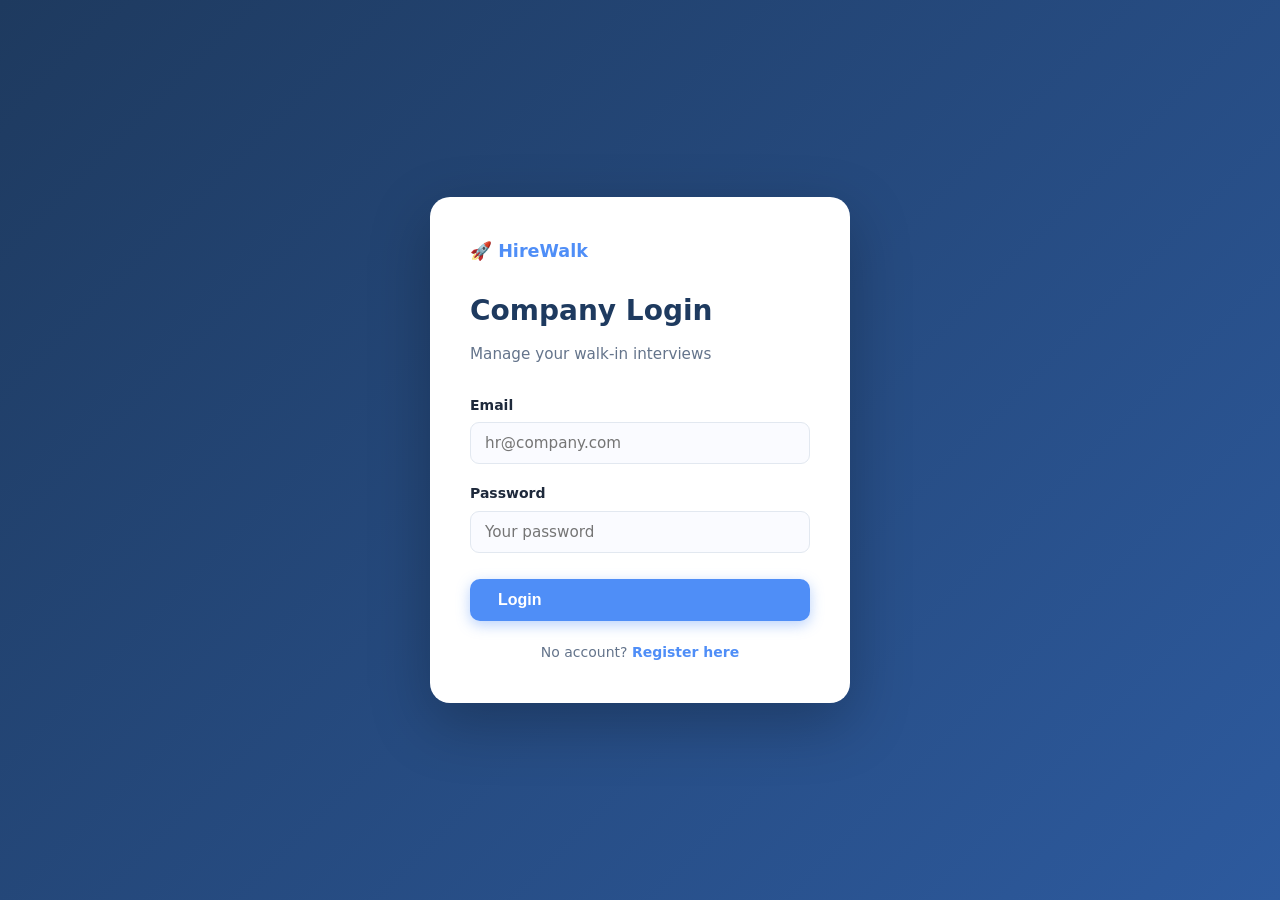
==== frontend/company/login.html @ dc175916 "code piushed" ====
<!DOCTYPE html>
<html lang="en">
<head>
  <meta charset="UTF-8" />
  <meta name="viewport" content="width=device-width, initial-scale=1.0" />
  <title>Company Login — HireWalk</title>
  <link rel="stylesheet" href="../css/style.css" />
</head>
<body>
<div class="auth-page">
  <div class="auth-card">
    <a class="auth-logo" href="../index.html">🚀 HireWalk</a>
    <h2>Company Login</h2>
    <p class="subtitle">Manage your walk-in interviews</p>

    <div id="alert-box"></div>

    <div class="form-group">
      <label>Email</label>
      <input class="form-control" id="email" type="email" placeholder="hr@company.com" />
    </div>
    <div class="form-group">
      <label>Password</label>
      <input class="form-control" id="password" type="password" placeholder="Your password" />
    </div>

    <button class="btn btn-primary" style="width:100%;margin-top:8px;" id="login-btn" onclick="login()">
      Login
    </button>

    <p style="text-align:center;margin-top:20px;font-size:.875rem;color:var(--muted)">
      No account? <a href="register.html" style="color:var(--accent);font-weight:600">Register here</a>
    </p>
  </div>
</div>

<script src="../js/api.js"></script>
<script src="../js/auth.js"></script>
<script>
  Auth.redirectIfLoggedIn();

  async function login() {
    const btn   = document.getElementById('login-btn');
    const box   = document.getElementById('alert-box');
    const email    = document.getElementById('email').value.trim();
    const password = document.getElementById('password').value;

    if (!email || !password) return showAlert(box, 'Email and password required');

    setLoading(btn, true, 'Logging in...');
    try {
      const res = await Api.companyLogin({ email, password });
      Auth.save(res.token, res.user);
      location.href = 'dashboard.html';
    } catch (err) {
      showAlert(box, err.message);
    } finally {
      setLoading(btn, false);
    }
  }

  // Enter key
  document.addEventListener('keydown', e => { if (e.key === 'Enter') login(); });
</script>
</body>
</html>
---- frontend/css/style.css ----
/* ───────────────── CSS Variables ───────────────── */
:root {
  --primary:       #1e3a5f;
  --primary-light: #2d5a9e;
  --accent:        #4f8ef7;
  --accent-hover:  #3d7de0;
  --success:       #22c55e;
  --danger:        #ef4444;
  --warning:       #f59e0b;
  --bg:            #f0f4ff;
  --card:          #ffffff;
  --text:          #1e293b;
  --muted:         #64748b;
  --border:        #e2e8f0;
  --shadow:        0 4px 24px rgba(30,58,95,.10);
  --radius:        12px;
  --font:          'Segoe UI', system-ui, -apple-system, sans-serif;
}

/* ───────────────── Reset & Base ───────────────── */
*, *::before, *::after { box-sizing: border-box; margin: 0; padding: 0; }

html { scroll-behavior: smooth; }

body {
  font-family: var(--font);
  background: var(--bg);
  color: var(--text);
  min-height: 100vh;
  line-height: 1.6;
}

a { text-decoration: none; color: inherit; }
img { max-width: 100%; }

/* ───────────────── Navbar ───────────────── */
.navbar {
  background: var(--primary);
  padding: 0 24px;
  height: 64px;
  display: flex;
  align-items: center;
  justify-content: space-between;
  position: sticky;
  top: 0;
  z-index: 100;
  box-shadow: 0 2px 16px rgba(0,0,0,.2);
}

.nav-brand {
  font-size: 1.25rem;
  font-weight: 700;
  color: #fff;
  display: flex;
  align-items: center;
  gap: 10px;
}

.nav-brand span { color: var(--accent); }

.nav-links { display: flex; gap: 8px; align-items: center; }

.nav-btn {
  padding: 8px 18px;
  border-radius: 8px;
  font-size: .875rem;
  font-weight: 500;
  cursor: pointer;
  border: none;
  transition: all .2s;
  color: #fff;
}

.nav-btn.outline {
  background: transparent;
  border: 1.5px solid rgba(255,255,255,.4);
}
.nav-btn.outline:hover { background: rgba(255,255,255,.1); border-color: #fff; }

.nav-btn.solid {
  background: var(--accent);
}
.nav-btn.solid:hover { background: var(--accent-hover); transform: translateY(-1px); }

/* ───────────────── Layout ───────────────── */
.container { max-width: 1100px; margin: 0 auto; padding: 0 20px; }

.page { padding: 40px 20px; max-width: 1100px; margin: 0 auto; }

/* ───────────────── Hero ───────────────── */
.hero {
  background: linear-gradient(135deg, var(--primary) 0%, var(--primary-light) 60%, var(--accent) 100%);
  min-height: 92vh;
  display: flex;
  align-items: center;
  justify-content: center;
  text-align: center;
  padding: 60px 20px;
  position: relative;
  overflow: hidden;
}

.hero::before {
  content: '';
  position: absolute;
  width: 600px; height: 600px;
  background: rgba(79,142,247,.15);
  border-radius: 50%;
  top: -200px; right: -200px;
}

.hero::after {
  content: '';
  position: absolute;
  width: 400px; height: 400px;
  background: rgba(255,255,255,.05);
  border-radius: 50%;
  bottom: -150px; left: -100px;
}

.hero-content { position: relative; z-index: 1; }

.hero h1 {
  font-size: clamp(2rem, 5vw, 3.5rem);
  font-weight: 800;
  color: #fff;
  line-height: 1.2;
  margin-bottom: 20px;
}

.hero h1 span { color: #7dd3fc; }

.hero p {
  font-size: 1.15rem;
  color: rgba(255,255,255,.85);
  max-width: 560px;
  margin: 0 auto 40px;
}

.hero-btns { display: flex; gap: 16px; justify-content: center; flex-wrap: wrap; }

/* ───────────────── Buttons ───────────────── */
.btn {
  padding: 12px 28px;
  border-radius: 10px;
  font-size: 1rem;
  font-weight: 600;
  cursor: pointer;
  border: none;
  transition: all .25s;
  display: inline-flex;
  align-items: center;
  gap: 8px;
}

.btn-primary {
  background: var(--accent);
  color: #fff;
  box-shadow: 0 4px 14px rgba(79,142,247,.4);
}
.btn-primary:hover {
  background: var(--accent-hover);
  transform: translateY(-2px);
  box-shadow: 0 6px 20px rgba(79,142,247,.5);
}

.btn-outline {
  background: transparent;
  color: #fff;
  border: 2px solid rgba(255,255,255,.6);
}
.btn-outline:hover { background: rgba(255,255,255,.1); border-color: #fff; }

.btn-white {
  background: #fff;
  color: var(--primary);
  box-shadow: var(--shadow);
}
.btn-white:hover { transform: translateY(-2px); box-shadow: 0 8px 24px rgba(0,0,0,.15); }

.btn-danger { background: var(--danger); color: #fff; }
.btn-danger:hover { background: #dc2626; transform: translateY(-1px); }

.btn-success { background: var(--success); color: #fff; }
.btn-success:hover { background: #16a34a; }

.btn-sm { padding: 7px 16px; font-size: .875rem; }

.btn:disabled { opacity: .6; cursor: not-allowed; transform: none !important; }

/* ───────────────── Cards ───────────────── */
.card {
  background: var(--card);
  border-radius: var(--radius);
  box-shadow: var(--shadow);
  border: 1px solid var(--border);
  overflow: hidden;
  transition: transform .2s, box-shadow .2s;
}
.card:hover { transform: translateY(-3px); box-shadow: 0 8px 32px rgba(30,58,95,.15); }

.card-body { padding: 24px; }
.card-header { padding: 20px 24px; border-bottom: 1px solid var(--border); }

/* ───────────────── Grid ───────────────── */
.grid-2 { display: grid; grid-template-columns: repeat(auto-fill, minmax(320px, 1fr)); gap: 24px; }
.grid-3 { display: grid; grid-template-columns: repeat(auto-fill, minmax(280px, 1fr)); gap: 20px; }

/* ───────────────── Auth Pages ───────────────── */
.auth-page {
  min-height: 100vh;
  display: flex;
  align-items: center;
  justify-content: center;
  background: linear-gradient(135deg, var(--primary), var(--primary-light));
  padding: 20px;
}

.auth-card {
  background: #fff;
  border-radius: 20px;
  padding: 40px;
  width: 100%;
  max-width: 420px;
  box-shadow: 0 20px 60px rgba(0,0,0,.25);
}

.auth-card h2 {
  font-size: 1.75rem;
  font-weight: 700;
  color: var(--primary);
  margin-bottom: 8px;
}

.auth-card p.subtitle { color: var(--muted); margin-bottom: 28px; font-size: .95rem; }

.auth-logo {
  font-size: 1.1rem;
  font-weight: 700;
  color: var(--accent);
  margin-bottom: 24px;
  display: block;
}

/* ───────────────── Forms ───────────────── */
.form-group { margin-bottom: 18px; }

.form-group label {
  display: block;
  font-size: .875rem;
  font-weight: 600;
  color: var(--text);
  margin-bottom: 6px;
}

.form-control {
  width: 100%;
  padding: 11px 14px;
  border: 1.5px solid var(--border);
  border-radius: 9px;
  font-size: .95rem;
  font-family: var(--font);
  color: var(--text);
  background: #fafbff;
  transition: border-color .2s, box-shadow .2s;
  outline: none;
}

.form-control:focus {
  border-color: var(--accent);
  box-shadow: 0 0 0 3px rgba(79,142,247,.15);
  background: #fff;
}

textarea.form-control { resize: vertical; min-height: 100px; }

.form-row { display: grid; grid-template-columns: 1fr 1fr; gap: 14px; }

/* ───────────────── Interview Card ───────────────── */
.interview-card { border-radius: var(--radius); overflow: hidden; }

.interview-card .card-top {
  background: linear-gradient(135deg, var(--primary), var(--primary-light));
  padding: 20px;
  color: #fff;
}

.interview-card .company { font-size: .8rem; opacity: .8; margin-bottom: 4px; }
.interview-card .role    { font-size: 1.15rem; font-weight: 700; margin-bottom: 12px; }

.tag {
  display: inline-block;
  padding: 4px 10px;
  border-radius: 20px;
  font-size: .75rem;
  font-weight: 600;
  margin: 2px;
}

.tag-blue    { background: rgba(79,142,247,.2);  color: #7dd3fc; }
.tag-green   { background: rgba(34,197,94,.2);   color: #86efac; }
.tag-white   { background: rgba(255,255,255,.15); color: #fff;   }

.tag-solid-blue  { background: #dbeafe; color: #1d4ed8; }
.tag-solid-green { background: #dcfce7; color: #15803d; }
.tag-solid-red   { background: #fee2e2; color: #dc2626; }
.tag-solid-yellow{ background: #fef9c3; color: #92400e; }

.interview-card .card-details { padding: 20px; }

.detail-row {
  display: flex;
  gap: 8px;
  font-size: .875rem;
  color: var(--muted);
  margin-bottom: 8px;
  align-items: center;
}

.detail-row strong { color: var(--text); }

/* ───────────────── Slots ───────────────── */
.slots-grid {
  display: flex;
  flex-wrap: wrap;
  gap: 8px;
  margin: 12px 0;
}

.slot-btn {
  padding: 8px 14px;
  border-radius: 8px;
  font-size: .8rem;
  font-weight: 600;
  border: 1.5px solid var(--border);
  background: #fff;
  cursor: pointer;
  transition: all .2s;
  color: var(--text);
}

.slot-btn:hover:not(.full):not(.selected) {
  border-color: var(--accent);
  color: var(--accent);
  background: #eff6ff;
}

.slot-btn.selected { background: var(--accent); color: #fff; border-color: var(--accent); }
.slot-btn.full     { background: #f1f5f9; color: var(--muted); cursor: not-allowed; opacity: .7; }

/* ───────────────── Dashboard Stats ───────────────── */
.stats-grid { display: grid; grid-template-columns: repeat(auto-fit, minmax(160px, 1fr)); gap: 16px; margin-bottom: 32px; }

.stat-card {
  background: var(--card);
  border-radius: var(--radius);
  padding: 20px;
  box-shadow: var(--shadow);
  border-left: 4px solid var(--accent);
}

.stat-card .stat-value { font-size: 2rem; font-weight: 800; color: var(--primary); }
.stat-card .stat-label { font-size: .8rem; color: var(--muted); margin-top: 4px; }

/* ───────────────── Page Header ───────────────── */
.page-header {
  display: flex;
  align-items: center;
  justify-content: space-between;
  margin-bottom: 32px;
  flex-wrap: wrap;
  gap: 12px;
}

.page-header h1 { font-size: 1.75rem; font-weight: 700; color: var(--primary); }
.page-header p  { color: var(--muted); font-size: .95rem; margin-top: 4px; }

/* ───────────────── Badge ───────────────── */
.badge {
  display: inline-block;
  padding: 3px 10px;
  border-radius: 20px;
  font-size: .75rem;
  font-weight: 600;
}
.badge-success { background: #dcfce7; color: #15803d; }
.badge-danger  { background: #fee2e2; color: #dc2626; }
.badge-warning { background: #fef9c3; color: #92400e; }
.badge-muted   { background: #f1f5f9; color: #64748b; }

/* ───────────────── Alerts ───────────────── */
.alert {
  padding: 14px 16px;
  border-radius: 9px;
  font-size: .9rem;
  display: flex;
  align-items: center;
  gap: 10px;
  margin-bottom: 16px;
}
.alert-error   { background: #fee2e2; color: #dc2626; border: 1px solid #fca5a5; }
.alert-success { background: #dcfce7; color: #15803d; border: 1px solid #86efac; }
.alert-info    { background: #dbeafe; color: #1d4ed8; border: 1px solid #93c5fd; }

/* ───────────────── Mock Interview Chat ───────────────── */
.chat-wrapper {
  display: flex;
  flex-direction: column;
  height: calc(100vh - 130px);
  max-width: 800px;
  margin: 0 auto;
  background: var(--card);
  border-radius: var(--radius);
  box-shadow: var(--shadow);
  overflow: hidden;
}

.chat-header {
  background: linear-gradient(135deg, var(--primary), var(--primary-light));
  padding: 18px 24px;
  display: flex;
  align-items: center;
  gap: 14px;
  color: #fff;
}

.chat-avatar {
  width: 44px; height: 44px;
  background: var(--accent);
  border-radius: 50%;
  display: flex; align-items: center; justify-content: center;
  font-size: 1.2rem;
  font-weight: 700;
}

.chat-header h3 { font-size: 1rem; font-weight: 700; }
.chat-header p  { font-size: .8rem; opacity: .8; }

.chat-messages {
  flex: 1;
  overflow-y: auto;
  padding: 20px;
  display: flex;
  flex-direction: column;
  gap: 16px;
  background: #f8faff;
}

.msg {
  max-width: 75%;
  animation: slideIn .3s ease;
}

.msg.ai   { align-self: flex-start; }
.msg.user { align-self: flex-end;   }

.msg-bubble {
  padding: 12px 16px;
  border-radius: 18px;
  font-size: .9rem;
  line-height: 1.6;
  white-space: pre-wrap;
}

.msg.ai   .msg-bubble { background: #fff; border: 1px solid var(--border); border-bottom-left-radius: 4px; color: var(--text); box-shadow: 0 2px 8px rgba(0,0,0,.06); }
.msg.user .msg-bubble { background: var(--accent); color: #fff; border-bottom-right-radius: 4px; }

.msg-time { font-size: .72rem; color: var(--muted); margin-top: 4px; padding: 0 4px; }
.msg.user .msg-time { text-align: right; }

.chat-input-area {
  padding: 16px 20px;
  background: #fff;
  border-top: 1px solid var(--border);
  display: flex;
  gap: 10px;
  align-items: flex-end;
}

.chat-input {
  flex: 1;
  border: 1.5px solid var(--border);
  border-radius: 12px;
  padding: 12px 16px;
  font-size: .9rem;
  font-family: var(--font);
  resize: none;
  outline: none;
  max-height: 100px;
  transition: border-color .2s;
}
.chat-input:focus { border-color: var(--accent); }

.chat-send {
  width: 44px; height: 44px;
  background: var(--accent);
  border: none;
  border-radius: 12px;
  color: #fff;
  font-size: 1.1rem;
  cursor: pointer;
  display: flex; align-items: center; justify-content: center;
  transition: background .2s, transform .2s;
  flex-shrink: 0;
}
.chat-send:hover { background: var(--accent-hover); transform: scale(1.05); }
.chat-send:disabled { opacity: .5; cursor: not-allowed; }

/* ───────────────── Features Section ───────────────── */
.features {
  padding: 80px 20px;
  background: #fff;
}

.features h2 {
  text-align: center;
  font-size: 2rem;
  font-weight: 700;
  color: var(--primary);
  margin-bottom: 8px;
}

.features .subtitle {
  text-align: center;
  color: var(--muted);
  margin-bottom: 48px;
  font-size: 1rem;
}

.feature-card {
  background: var(--bg);
  border-radius: var(--radius);
  padding: 28px;
  text-align: center;
  border: 1px solid var(--border);
  transition: all .25s;
}

.feature-card:hover {
  background: #fff;
  border-color: var(--accent);
  transform: translateY(-4px);
  box-shadow: var(--shadow);
}

.feature-icon {
  font-size: 2.5rem;
  margin-bottom: 16px;
  display: block;
}

.feature-card h3 { font-size: 1.1rem; font-weight: 700; color: var(--primary); margin-bottom: 8px; }
.feature-card p  { color: var(--muted); font-size: .9rem; }

/* ───────────────── Table ───────────────── */
.table-wrap { overflow-x: auto; }
table { width: 100%; border-collapse: collapse; }
thead { background: var(--bg); }
th, td { padding: 12px 16px; text-align: left; font-size: .875rem; border-bottom: 1px solid var(--border); }
th { font-weight: 600; color: var(--primary); }
tr:hover td { background: #f8faff; }

/* ───────────────── Loader ───────────────── */
.spinner {
  width: 20px; height: 20px;
  border: 2px solid rgba(255,255,255,.3);
  border-top-color: #fff;
  border-radius: 50%;
  animation: spin .7s linear infinite;
  display: inline-block;
}

@keyframes spin { to { transform: rotate(360deg); } }
@keyframes slideIn {
  from { opacity: 0; transform: translateY(10px); }
  to   { opacity: 1; transform: translateY(0); }
}

/* ───────────────── Booking Banner ───────────────── */
.booking-banner {
  background: linear-gradient(135deg, #fef9c3, #fef3c7);
  border: 1px solid #fcd34d;
  border-radius: var(--radius);
  padding: 16px 20px;
  display: flex;
  align-items: center;
  gap: 12px;
  margin-bottom: 24px;
}

.booking-banner p { font-size: .875rem; color: #92400e; }
.booking-banner strong { color: #78350f; }

/* ───────────────── Empty State ───────────────── */
.empty-state {
  text-align: center;
  padding: 60px 20px;
  color: var(--muted);
}
.empty-state .icon { font-size: 3rem; margin-bottom: 16px; }
.empty-state h3 { font-size: 1.2rem; color: var(--text); margin-bottom: 8px; }

/* ───────────────── Modal ───────────────── */
.modal-overlay {
  position: fixed; inset: 0;
  background: rgba(0,0,0,.5);
  backdrop-filter: blur(4px);
  z-index: 200;
  display: flex; align-items: center; justify-content: center;
  padding: 20px;
  opacity: 0; pointer-events: none;
  transition: opacity .25s;
}
.modal-overlay.active { opacity: 1; pointer-events: all; }

.modal {
  background: #fff;
  border-radius: 16px;
  padding: 32px;
  width: 100%;
  max-width: 500px;
  box-shadow: 0 24px 64px rgba(0,0,0,.2);
  transform: translateY(20px);
  transition: transform .25s;
}
.modal-overlay.active .modal { transform: translateY(0); }

.modal h3 { font-size: 1.25rem; font-weight: 700; color: var(--primary); margin-bottom: 16px; }

/* ───────────────── Responsive ───────────────── */
@media (max-width: 768px) {
  .form-row { grid-template-columns: 1fr; }
  .grid-2, .grid-3 { grid-template-columns: 1fr; }
  .page-header { flex-direction: column; align-items: flex-start; }
  .chat-wrapper { height: calc(100vh - 100px); border-radius: 0; }
  .msg { max-width: 90%; }
  .auth-card { padding: 28px 20px; }
  .hero-btns { flex-direction: column; align-items: center; }
  .stats-grid { grid-template-columns: repeat(2, 1fr); }
}

@media (max-width: 480px) {
  .navbar { padding: 0 16px; }
  .nav-brand { font-size: 1rem; }
  .page { padding: 24px 16px; }
}
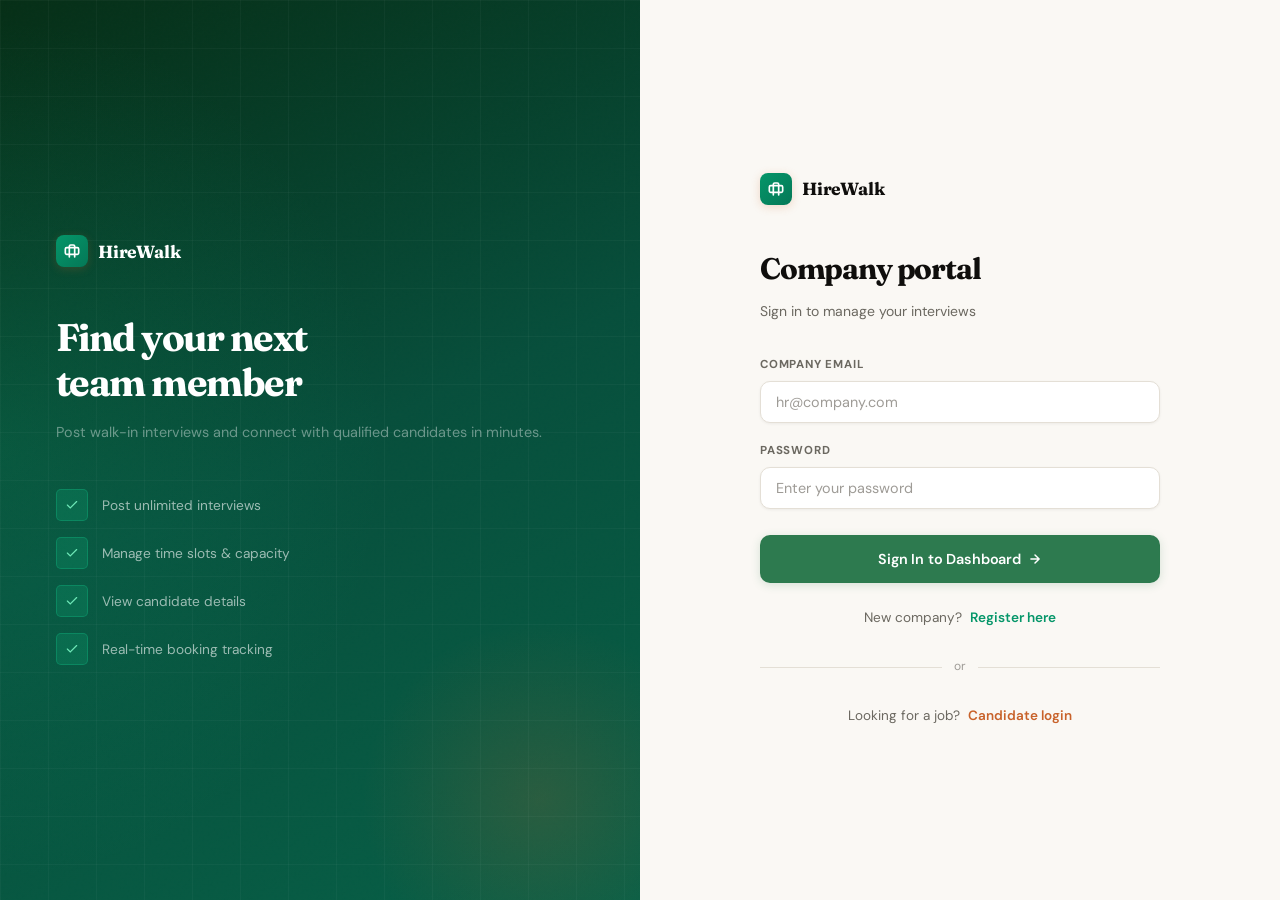
==== commit 2de27a7d: "ui fix 7" ====
--- a/frontend/company/login.html
+++ b/frontend/company/login.html
@@ -1,36 +1,107 @@
 <!DOCTYPE html>
 <html lang="en">
 <head>
-  <meta charset="UTF-8" />
-  <meta name="viewport" content="width=device-width, initial-scale=1.0" />
+  <meta charset="UTF-8"/>
+  <meta name="viewport" content="width=device-width, initial-scale=1.0"/>
   <title>Company Login — HireWalk</title>
-  <link rel="stylesheet" href="../css/style.css" />
+  <link rel="stylesheet" href="../css/style.css"/>
 </head>
 <body>
+
 <div class="auth-page">
-  <div class="auth-card">
-    <a class="auth-logo" href="../index.html">🚀 HireWalk</a>
-    <h2>Company Login</h2>
-    <p class="subtitle">Manage your walk-in interviews</p>
+  <div class="auth-left" style="background:radial-gradient(ellipse 100% 80% at 0% 50%, rgba(16,185,129,.15) 0%, transparent 60%), linear-gradient(155deg, #052e16 0%, #064e3b 50%, #065f46 100%)">
+    <div class="auth-left-grid"></div>
+    <div class="auth-left-content">
+      <a href="../index.html" class="auth-logo" style="margin-bottom:48px;display:inline-flex;color:#fff">
+        <div class="auth-logo-icon" style="background:linear-gradient(135deg,#059669,#047857)">
+          <svg width="16" height="16" viewBox="0 0 24 24" fill="none" stroke="#fff" stroke-width="2.5" stroke-linecap="round">
+            <path d="M20 7H4a2 2 0 0 0-2 2v6a2 2 0 0 0 2 2h16a2 2 0 0 0 2-2V9a2 2 0 0 0-2-2z"/>
+            <path d="M16 21V5a2 2 0 0 0-2-2h-4a2 2 0 0 0-2 2v16"/>
+          </svg>
+        </div>
+        HireWalk
+      </a>
 
-    <div id="alert-box"></div>
+      <h2>Find your next<br>team member</h2>
+      <p style="margin-top:14px">Post walk-in interviews and connect with qualified candidates in minutes.</p>
 
-    <div class="form-group">
-      <label>Email</label>
-      <input class="form-control" id="email" type="email" placeholder="hr@company.com" />
+      <div class="auth-feature-list">
+        <div class="auth-feature">
+          <div class="auth-feature-icon" style="background:rgba(16,185,129,.2);border-color:rgba(16,185,129,.35)">
+            <svg width="14" height="14" viewBox="0 0 24 24" fill="none" stroke="#6ee7b7" stroke-width="2" stroke-linecap="round"><polyline points="20 6 9 17 4 12"/></svg>
+          </div>
+          Post unlimited interviews
+        </div>
+        <div class="auth-feature">
+          <div class="auth-feature-icon" style="background:rgba(16,185,129,.2);border-color:rgba(16,185,129,.35)">
+            <svg width="14" height="14" viewBox="0 0 24 24" fill="none" stroke="#6ee7b7" stroke-width="2" stroke-linecap="round"><polyline points="20 6 9 17 4 12"/></svg>
+          </div>
+          Manage time slots & capacity
+        </div>
+        <div class="auth-feature">
+          <div class="auth-feature-icon" style="background:rgba(16,185,129,.2);border-color:rgba(16,185,129,.35)">
+            <svg width="14" height="14" viewBox="0 0 24 24" fill="none" stroke="#6ee7b7" stroke-width="2" stroke-linecap="round"><polyline points="20 6 9 17 4 12"/></svg>
+          </div>
+          View candidate details
+        </div>
+        <div class="auth-feature">
+          <div class="auth-feature-icon" style="background:rgba(16,185,129,.2);border-color:rgba(16,185,129,.35)">
+            <svg width="14" height="14" viewBox="0 0 24 24" fill="none" stroke="#6ee7b7" stroke-width="2" stroke-linecap="round"><polyline points="20 6 9 17 4 12"/></svg>
+          </div>
+          Real-time booking tracking
+        </div>
+      </div>
     </div>
-    <div class="form-group">
-      <label>Password</label>
-      <input class="form-control" id="password" type="password" placeholder="Your password" />
+  </div>
+
+  <div class="auth-right">
+    <div class="auth-form">
+      <a href="../index.html" class="auth-logo">
+        <div class="auth-logo-icon" style="background:linear-gradient(135deg,#059669,#047857)">
+          <svg width="16" height="16" viewBox="0 0 24 24" fill="none" stroke="#fff" stroke-width="2.5" stroke-linecap="round">
+            <path d="M20 7H4a2 2 0 0 0-2 2v6a2 2 0 0 0 2 2h16a2 2 0 0 0 2-2V9a2 2 0 0 0-2-2z"/>
+            <path d="M16 21V5a2 2 0 0 0-2-2h-4a2 2 0 0 0-2 2v16"/>
+          </svg>
+        </div>
+        HireWalk
+      </a>
+
+      <h2>Company portal</h2>
+      <p class="subtitle">Sign in to manage your interviews</p>
+
+      <div id="alert"></div>
+
+      <div class="form-group">
+        <label>Company Email</label>
+        <input type="email" class="form-control" id="email" placeholder="hr@company.com" autocomplete="email"/>
+      </div>
+
+      <div class="form-group">
+        <label>Password</label>
+        <input type="password" class="form-control" id="password" placeholder="Enter your password" autocomplete="current-password"/>
+      </div>
+
+      <button class="btn btn-success" id="login-btn" onclick="login()" style="width:100%;justify-content:center;padding:13px;font-size:.9rem;margin-top:8px">
+        Sign In to Dashboard
+        <svg width="14" height="14" viewBox="0 0 24 24" fill="none" stroke="currentColor" stroke-width="2.5" stroke-linecap="round"><path d="M5 12h14M12 5l7 7-7 7"/></svg>
+      </button>
+
+      <div style="text-align:center;margin-top:24px;font-size:.85rem;color:var(--ink-soft)">
+        New company?
+        <a href="register.html" style="color:#059669;font-weight:600;margin-left:4px">Register here</a>
+      </div>
+
+      <div style="position:relative;margin:28px 0;display:flex;align-items:center;gap:12px">
+        <div style="flex:1;height:1px;background:var(--border)"></div>
+        <span style="font-size:.75rem;color:var(--ink-faint)">or</span>
+        <div style="flex:1;height:1px;background:var(--border)"></div>
+      </div>
+
+      <div style="text-align:center;font-size:.845rem;color:var(--ink-soft)">
+        Looking for a job?
+        <a href="../user/login.html" style="color:var(--accent);font-weight:600;margin-left:4px">Candidate login</a>
+      </div>
     </div>
-
-    <button class="btn btn-primary" style="width:100%;margin-top:8px;" id="login-btn" onclick="login()">
-      Login
-    </button>
-
-    <p style="text-align:center;margin-top:20px;font-size:.875rem;color:var(--muted)">
-      No account? <a href="register.html" style="color:var(--accent);font-weight:600">Register here</a>
-    </p>
   </div>
 </div>
 
@@ -39,28 +110,33 @@
 <script>
   Auth.redirectIfLoggedIn();
 
+  document.addEventListener('keydown', e => {
+    if (e.key === 'Enter') login();
+  });
+
   async function login() {
-    const btn   = document.getElementById('login-btn');
-    const box   = document.getElementById('alert-box');
     const email    = document.getElementById('email').value.trim();
     const password = document.getElementById('password').value;
+    const alertEl  = document.getElementById('alert');
+    const btn      = document.getElementById('login-btn');
 
-    if (!email || !password) return showAlert(box, 'Email and password required');
+    if (!email || !password) {
+      showAlert(alertEl, 'Please enter your email and password');
+      return;
+    }
 
-    setLoading(btn, true, 'Logging in...');
+    setLoading(btn, true, 'Signing in...');
     try {
-      const res = await Api.companyLogin({ email, password });
-      Auth.save(res.token, res.user);
-      location.href = 'dashboard.html';
+      // ✅ Fixed: was Api.login('company', {...}) — correct function is Api.companyLogin()
+      const { token, user } = await Api.companyLogin({ email, password });
+      Auth.save(token, user);
+      document.body.classList.add('page-leaving');
+      setTimeout(() => { window.location.href = 'dashboard.html'; }, 220);
     } catch (err) {
-      showAlert(box, err.message);
-    } finally {
+      showAlert(alertEl, err.message);
       setLoading(btn, false);
     }
   }
-
-  // Enter key
-  document.addEventListener('keydown', e => { if (e.key === 'Enter') login(); });
 </script>
 </body>
 </html>
--- a/frontend/css/style.css
+++ b/frontend/css/style.css
@@ -1,646 +1,1412 @@
-/* ───────────────── CSS Variables ───────────────── */
+@import url('https://fonts.googleapis.com/css2?family=DM+Sans:ital,opsz,wght@0,9..40,300;0,9..40,400;0,9..40,500;0,9..40,600;0,9..40,700;1,9..40,400&family=Fraunces:ital,opsz,wght@0,9..144,300;0,9..144,600;0,9..144,700;0,9..144,800;1,9..144,400&display=swap');
+
+/* ══════════════════════════════════════════════════════
+   CSS VARIABLES — IVORY PREMIUM THEME
+══════════════════════════════════════════════════════ */
 :root {
-  --primary:       #1e3a5f;
-  --primary-light: #2d5a9e;
-  --accent:        #4f8ef7;
-  --accent-hover:  #3d7de0;
-  --success:       #22c55e;
-  --danger:        #ef4444;
-  --warning:       #f59e0b;
-  --bg:            #f0f4ff;
-  --card:          #ffffff;
-  --text:          #1e293b;
-  --muted:         #64748b;
-  --border:        #e2e8f0;
-  --shadow:        0 4px 24px rgba(30,58,95,.10);
-  --radius:        12px;
-  --font:          'Segoe UI', system-ui, -apple-system, sans-serif;
-}
-
-/* ───────────────── Reset & Base ───────────────── */
+  /* Core palette */
+  --ink:          #0f0e0c;
+  --ink-mid:      #3a3834;
+  --ink-soft:     #6b6860;
+  --ink-faint:    #9e9b96;
+
+  --cream:        #faf8f4;
+  --cream-2:      #f4f1ec;
+  --cream-3:      #ede9e2;
+  --cream-4:      #e4dfd6;
+
+  --accent:       #c8622a;
+  --accent-2:     #d97340;
+  --accent-hover: #b3541f;
+  --accent-light: rgba(200,98,42,.07);
+  --accent-glow:  rgba(200,98,42,.22);
+  --accent-border:rgba(200,98,42,.2);
+
+  --gold:         #c9a84c;
+  --gold-light:   rgba(201,168,76,.1);
+
+  --success:      #2d7a4f;
+  --success-light:rgba(45,122,79,.08);
+  --danger:       #b93030;
+  --danger-light: rgba(185,48,48,.08);
+  --warning:      #b07d1a;
+  --warning-light:rgba(176,125,26,.08);
+
+  /* Surfaces */
+  --bg:           #faf8f4;
+  --surface:      #ffffff;
+  --surface-2:    #f7f4ef;
+  --border:       #e4dfd6;
+  --border-2:     #d5cfc5;
+
+  /* Shadows — warm-toned */
+  --shadow-xs:    0 1px 3px rgba(15,14,12,.06);
+  --shadow-sm:    0 2px 8px rgba(15,14,12,.07), 0 1px 2px rgba(15,14,12,.04);
+  --shadow:       0 4px 20px rgba(15,14,12,.08), 0 1px 4px rgba(15,14,12,.05);
+  --shadow-lg:    0 12px 40px rgba(15,14,12,.10), 0 3px 10px rgba(15,14,12,.06);
+  --shadow-xl:    0 24px 64px rgba(15,14,12,.12), 0 6px 18px rgba(15,14,12,.07);
+  --shadow-accent:0 6px 24px rgba(200,98,42,.18);
+
+  /* Radius */
+  --r-xs:  5px;
+  --r-sm:  10px;
+  --r:     14px;
+  --r-lg:  20px;
+  --r-xl:  28px;
+  --r-2xl: 40px;
+
+  /* Typography */
+  --font:         'DM Sans', sans-serif;
+  --font-display: 'Fraunces', serif;
+
+  /* Transitions */
+  --t-fast:   all .14s cubic-bezier(.4,0,.2,1);
+  --t:        all .24s cubic-bezier(.4,0,.2,1);
+  --t-spring: all .38s cubic-bezier(.34,1.56,.64,1);
+  --t-slow:   all .5s cubic-bezier(.4,0,.2,1);
+}
+
+/* ══════════════════════════════════════════════════════
+   RESET & BASE
+══════════════════════════════════════════════════════ */
 *, *::before, *::after { box-sizing: border-box; margin: 0; padding: 0; }
-
-html { scroll-behavior: smooth; }
+html { scroll-behavior: smooth; font-size: 16px; }
 
 body {
   font-family: var(--font);
   background: var(--bg);
-  color: var(--text);
+  color: var(--ink);
   min-height: 100vh;
-  line-height: 1.6;
+  line-height: 1.65;
+  -webkit-font-smoothing: antialiased;
+  -moz-osx-font-smoothing: grayscale;
+  overflow-x: hidden;
+  animation: pageEnter .4s cubic-bezier(.4,0,.2,1) both;
+}
+
+body.page-leaving {
+  animation: pageLeave .22s cubic-bezier(.4,0,.2,1) forwards !important;
+  pointer-events: none;
+}
+
+@keyframes pageEnter {
+  from { opacity: 0; transform: translateY(12px); }
+  to   { opacity: 1; transform: translateY(0); }
+}
+
+@keyframes pageLeave {
+  from { opacity: 1; transform: translateY(0); }
+  to   { opacity: 0; transform: translateY(-6px); }
 }
 
 a { text-decoration: none; color: inherit; }
-img { max-width: 100%; }
-
-/* ───────────────── Navbar ───────────────── */
+img { max-width: 100%; display: block; }
+button { font-family: var(--font); cursor: pointer; }
+input, textarea, select { font-family: var(--font); }
+
+/* Scrollbar */
+::-webkit-scrollbar { width: 5px; height: 5px; }
+::-webkit-scrollbar-track { background: var(--cream-2); }
+::-webkit-scrollbar-thumb { background: var(--cream-4); border-radius: 99px; }
+::-webkit-scrollbar-thumb:hover { background: var(--ink-faint); }
+
+/* Selection */
+::selection { background: rgba(200,98,42,.15); color: var(--ink); }
+
+/* ══════════════════════════════════════════════════════
+   BACKGROUND TEXTURE
+══════════════════════════════════════════════════════ */
+body::before {
+  content: '';
+  position: fixed;
+  inset: 0;
+  background-image:
+    radial-gradient(ellipse 70% 50% at 80% 10%, rgba(200,98,42,.04) 0%, transparent 60%),
+    radial-gradient(ellipse 60% 40% at 10% 90%, rgba(201,168,76,.04) 0%, transparent 60%);
+  pointer-events: none;
+  z-index: 0;
+}
+
+/* ══════════════════════════════════════════════════════
+   NAVBAR
+══════════════════════════════════════════════════════ */
 .navbar {
-  background: var(--primary);
-  padding: 0 24px;
   height: 64px;
+  padding: 0 32px;
   display: flex;
   align-items: center;
   justify-content: space-between;
   position: sticky;
   top: 0;
-  z-index: 100;
-  box-shadow: 0 2px 16px rgba(0,0,0,.2);
+  z-index: 200;
+  background: rgba(250,248,244,.92);
+  backdrop-filter: blur(20px) saturate(1.8);
+  -webkit-backdrop-filter: blur(20px) saturate(1.8);
+  border-bottom: 1px solid var(--border);
+  transition: var(--t);
+}
+
+.navbar::after {
+  content: '';
+  position: absolute;
+  bottom: 0; left: 0; right: 0;
+  height: 1px;
+  background: linear-gradient(90deg, transparent, rgba(200,98,42,.18), transparent);
 }
 
 .nav-brand {
-  font-size: 1.25rem;
-  font-weight: 700;
-  color: #fff;
   display: flex;
   align-items: center;
   gap: 10px;
+  font-family: var(--font-display);
+  font-size: 1.2rem;
+  font-weight: 700;
+  color: var(--ink);
+  text-decoration: none;
+  letter-spacing: -.02em;
+  transition: var(--t-spring);
+}
+
+.nav-brand:hover { opacity: .8; }
+
+.nav-brand-icon {
+  width: 34px; height: 34px;
+  background: linear-gradient(135deg, var(--accent), var(--accent-hover));
+  border-radius: 9px;
+  display: flex; align-items: center; justify-content: center;
+  box-shadow: 0 2px 10px var(--accent-glow);
+  flex-shrink: 0;
+  transition: var(--t-spring);
+}
+
+.nav-brand:hover .nav-brand-icon {
+  box-shadow: 0 4px 18px var(--accent-glow);
+  transform: scale(1.05) rotate(-3deg);
 }
 
 .nav-brand span { color: var(--accent); }
 
-.nav-links { display: flex; gap: 8px; align-items: center; }
+.nav-links { display: flex; align-items: center; gap: 6px; }
 
 .nav-btn {
-  padding: 8px 18px;
-  border-radius: 8px;
-  font-size: .875rem;
-  font-weight: 500;
+  padding: 8px 16px;
+  border-radius: var(--r-sm);
+  font-size: .825rem;
+  font-weight: 600;
+  font-family: var(--font);
   cursor: pointer;
   border: none;
-  transition: all .2s;
-  color: #fff;
-}
-
-.nav-btn.outline {
+  transition: var(--t-spring);
+  color: var(--ink-mid);
+  display: inline-flex;
+  align-items: center;
+  gap: 6px;
+  letter-spacing: -.01em;
+  white-space: nowrap;
+}
+
+.nav-btn:active { transform: scale(.96); }
+
+.nav-btn.ghost {
   background: transparent;
-  border: 1.5px solid rgba(255,255,255,.4);
-}
-.nav-btn.outline:hover { background: rgba(255,255,255,.1); border-color: #fff; }
-
-.nav-btn.solid {
-  background: var(--accent);
-}
-.nav-btn.solid:hover { background: var(--accent-hover); transform: translateY(-1px); }
-
-/* ───────────────── Layout ───────────────── */
-.container { max-width: 1100px; margin: 0 auto; padding: 0 20px; }
-
-.page { padding: 40px 20px; max-width: 1100px; margin: 0 auto; }
-
-/* ───────────────── Hero ───────────────── */
-.hero {
-  background: linear-gradient(135deg, var(--primary) 0%, var(--primary-light) 60%, var(--accent) 100%);
-  min-height: 92vh;
-  display: flex;
-  align-items: center;
-  justify-content: center;
-  text-align: center;
-  padding: 60px 20px;
+  border: 1px solid var(--border);
+  color: var(--ink-soft);
+}
+
+.nav-btn.ghost:hover {
+  background: var(--cream-2);
+  border-color: var(--border-2);
+  color: var(--ink);
+}
+
+.nav-btn.filled {
+  background: var(--ink);
+  color: var(--cream);
+  border: 1px solid var(--ink);
+  box-shadow: var(--shadow-sm);
+}
+
+.nav-btn.filled:hover {
+  background: var(--ink-mid);
+  box-shadow: var(--shadow);
+  transform: translateY(-1px);
+}
+
+/* ══════════════════════════════════════════════════════
+   BUTTONS
+══════════════════════════════════════════════════════ */
+.btn {
+  padding: 10px 22px;
+  border-radius: var(--r-sm);
+  font-size: .875rem;
+  font-weight: 600;
+  font-family: var(--font);
+  cursor: pointer;
+  border: none;
+  transition: var(--t-spring);
+  display: inline-flex;
+  align-items: center;
+  gap: 7px;
+  letter-spacing: -.01em;
+  white-space: nowrap;
+  line-height: 1.4;
   position: relative;
   overflow: hidden;
-}
-
-.hero::before {
-  content: '';
-  position: absolute;
-  width: 600px; height: 600px;
-  background: rgba(79,142,247,.15);
-  border-radius: 50%;
-  top: -200px; right: -200px;
-}
-
-.hero::after {
-  content: '';
-  position: absolute;
-  width: 400px; height: 400px;
-  background: rgba(255,255,255,.05);
-  border-radius: 50%;
-  bottom: -150px; left: -100px;
-}
-
-.hero-content { position: relative; z-index: 1; }
-
-.hero h1 {
-  font-size: clamp(2rem, 5vw, 3.5rem);
-  font-weight: 800;
-  color: #fff;
-  line-height: 1.2;
-  margin-bottom: 20px;
-}
-
-.hero h1 span { color: #7dd3fc; }
-
-.hero p {
-  font-size: 1.15rem;
-  color: rgba(255,255,255,.85);
-  max-width: 560px;
-  margin: 0 auto 40px;
-}
-
-.hero-btns { display: flex; gap: 16px; justify-content: center; flex-wrap: wrap; }
-
-/* ───────────────── Buttons ───────────────── */
-.btn {
-  padding: 12px 28px;
-  border-radius: 10px;
-  font-size: 1rem;
-  font-weight: 600;
-  cursor: pointer;
-  border: none;
-  transition: all .25s;
-  display: inline-flex;
-  align-items: center;
-  gap: 8px;
 }
 
 .btn-primary {
   background: var(--accent);
   color: #fff;
-  box-shadow: 0 4px 14px rgba(79,142,247,.4);
-}
+  border: 1px solid var(--accent-hover);
+  box-shadow: 0 2px 10px var(--accent-glow), inset 0 1px 0 rgba(255,255,255,.15);
+}
+
 .btn-primary:hover {
   background: var(--accent-hover);
+  box-shadow: 0 6px 20px var(--accent-glow);
   transform: translateY(-2px);
-  box-shadow: 0 6px 20px rgba(79,142,247,.5);
-}
-
-.btn-outline {
-  background: transparent;
+}
+
+.btn-primary:active { transform: translateY(0) scale(.97); }
+
+.btn-ghost {
+  background: var(--surface);
+  color: var(--ink-mid);
+  border: 1px solid var(--border);
+}
+
+.btn-ghost:hover {
+  background: var(--cream-2);
+  border-color: var(--border-2);
+  color: var(--ink);
+  transform: translateY(-1px);
+}
+
+.btn-dark {
+  background: var(--ink);
+  color: var(--cream);
+  border: 1px solid var(--ink);
+  box-shadow: var(--shadow-sm);
+}
+
+.btn-dark:hover {
+  background: var(--ink-mid);
+  transform: translateY(-2px);
+  box-shadow: var(--shadow);
+}
+
+.btn-danger {
+  background: var(--danger);
   color: #fff;
-  border: 2px solid rgba(255,255,255,.6);
-}
-.btn-outline:hover { background: rgba(255,255,255,.1); border-color: #fff; }
-
-.btn-white {
-  background: #fff;
-  color: var(--primary);
-  box-shadow: var(--shadow);
-}
-.btn-white:hover { transform: translateY(-2px); box-shadow: 0 8px 24px rgba(0,0,0,.15); }
-
-.btn-danger { background: var(--danger); color: #fff; }
-.btn-danger:hover { background: #dc2626; transform: translateY(-1px); }
-
-.btn-success { background: var(--success); color: #fff; }
-.btn-success:hover { background: #16a34a; }
-
-.btn-sm { padding: 7px 16px; font-size: .875rem; }
-
-.btn:disabled { opacity: .6; cursor: not-allowed; transform: none !important; }
-
-/* ───────────────── Cards ───────────────── */
+  border: 1px solid rgba(185,48,48,.6);
+  box-shadow: 0 2px 10px rgba(185,48,48,.18);
+}
+
+.btn-danger:hover {
+  box-shadow: 0 6px 18px rgba(185,48,48,.28);
+  transform: translateY(-1px);
+}
+
+.btn-success {
+  background: var(--success);
+  color: #fff;
+  border: 1px solid rgba(45,122,79,.5);
+  box-shadow: 0 2px 10px rgba(45,122,79,.18);
+}
+
+.btn-success:hover { transform: translateY(-1px); }
+
+.btn-secondary {
+  background: var(--cream-2);
+  color: var(--ink-mid);
+  border: 1px solid var(--border);
+}
+
+.btn-secondary:hover {
+  background: var(--cream-3);
+  transform: translateY(-1px);
+}
+
+.btn-sm  { padding: 7px 14px; font-size: .8rem; }
+.btn-lg  { padding: 13px 28px; font-size: .95rem; }
+
+.btn:disabled {
+  opacity: .35;
+  cursor: not-allowed;
+  transform: none !important;
+  box-shadow: none !important;
+}
+
+/* ══════════════════════════════════════════════════════
+   CARDS
+══════════════════════════════════════════════════════ */
 .card {
-  background: var(--card);
-  border-radius: var(--radius);
-  box-shadow: var(--shadow);
+  background: var(--surface);
+  border-radius: var(--r);
   border: 1px solid var(--border);
+  box-shadow: var(--shadow-sm);
+  transition: var(--t-spring);
+  position: relative;
   overflow: hidden;
-  transition: transform .2s, box-shadow .2s;
-}
-.card:hover { transform: translateY(-3px); box-shadow: 0 8px 32px rgba(30,58,95,.15); }
+}
+
+.card:hover {
+  transform: translateY(-3px);
+  border-color: var(--border-2);
+  box-shadow: var(--shadow-lg);
+}
 
 .card-body { padding: 24px; }
-.card-header { padding: 20px 24px; border-bottom: 1px solid var(--border); }
-
-/* ───────────────── Grid ───────────────── */
-.grid-2 { display: grid; grid-template-columns: repeat(auto-fill, minmax(320px, 1fr)); gap: 24px; }
+
+/* ══════════════════════════════════════════════════════
+   LAYOUT
+══════════════════════════════════════════════════════ */
+.container { max-width: 1120px; margin: 0 auto; padding: 0 24px; }
+
+.page {
+  padding: 40px 24px;
+  max-width: 1120px;
+  margin: 0 auto;
+  position: relative;
+  z-index: 1;
+}
+
+.page-header {
+  display: flex;
+  align-items: flex-start;
+  justify-content: space-between;
+  margin-bottom: 36px;
+  flex-wrap: wrap;
+  gap: 16px;
+}
+
+.page-header h1 {
+  font-family: var(--font-display);
+  font-size: 1.9rem;
+  font-weight: 700;
+  color: var(--ink);
+  letter-spacing: -.03em;
+  line-height: 1.2;
+}
+
+.page-header p {
+  color: var(--ink-soft);
+  font-size: .875rem;
+  margin-top: 6px;
+}
+
+/* ══════════════════════════════════════════════════════
+   STATS CARDS
+══════════════════════════════════════════════════════ */
+.stats-grid {
+  display: grid;
+  grid-template-columns: repeat(auto-fit, minmax(200px, 1fr));
+  gap: 16px;
+  margin-bottom: 36px;
+}
+
+.stat-card, .stat-card-v2 {
+  background: var(--surface);
+  border-radius: var(--r);
+  padding: 22px 24px;
+  border: 1px solid var(--border);
+  box-shadow: var(--shadow-sm);
+  position: relative;
+  overflow: hidden;
+  transition: var(--t-spring);
+}
+
+.stat-card:hover, .stat-card-v2:hover {
+  transform: translateY(-3px);
+  box-shadow: var(--shadow-lg);
+  border-color: var(--border-2);
+}
+
+.stat-card .stat-value, .stat-card-v2 .stat-value {
+  font-family: var(--font-display);
+  font-size: 2.4rem;
+  font-weight: 700;
+  color: var(--ink);
+  line-height: 1;
+  letter-spacing: -.04em;
+}
+
+.stat-card .stat-label, .stat-card-v2 .stat-label {
+  font-size: .7rem;
+  color: var(--ink-faint);
+  margin-top: 8px;
+  font-weight: 600;
+  text-transform: uppercase;
+  letter-spacing: .08em;
+}
+
+.stat-blue  { border-left: 3px solid #3b7dd8 !important; }
+.stat-green { border-left: 3px solid var(--success) !important; }
+.stat-red   { border-left: 3px solid var(--danger) !important; }
+.stat-amber { border-left: 3px solid var(--warning) !important; }
+
+.stat-blue  .stat-value { color: #2563b0; }
+.stat-green .stat-value { color: var(--success); }
+.stat-red   .stat-value { color: var(--danger); }
+.stat-amber .stat-value { color: var(--warning); }
+
+/* Stagger */
+.stat-card:nth-child(1), .stat-card-v2:nth-child(1) { animation: staggerIn .4s .05s cubic-bezier(.34,1.56,.64,1) both; }
+.stat-card:nth-child(2), .stat-card-v2:nth-child(2) { animation: staggerIn .4s .1s  cubic-bezier(.34,1.56,.64,1) both; }
+.stat-card:nth-child(3), .stat-card-v2:nth-child(3) { animation: staggerIn .4s .15s cubic-bezier(.34,1.56,.64,1) both; }
+.stat-card:nth-child(4), .stat-card-v2:nth-child(4) { animation: staggerIn .4s .2s  cubic-bezier(.34,1.56,.64,1) both; }
+
+@keyframes staggerIn {
+  from { opacity: 0; transform: translateY(20px) scale(.96); }
+  to   { opacity: 1; transform: translateY(0) scale(1); }
+}
+
+/* ══════════════════════════════════════════════════════
+   GRIDS
+══════════════════════════════════════════════════════ */
+.grid-2 { display: grid; grid-template-columns: repeat(auto-fill, minmax(340px, 1fr)); gap: 20px; }
 .grid-3 { display: grid; grid-template-columns: repeat(auto-fill, minmax(280px, 1fr)); gap: 20px; }
 
-/* ───────────────── Auth Pages ───────────────── */
+/* ══════════════════════════════════════════════════════
+   TAGS & BADGES
+══════════════════════════════════════════════════════ */
+.tag {
+  display: inline-flex;
+  align-items: center;
+  gap: 4px;
+  padding: 4px 10px;
+  border-radius: 99px;
+  font-size: .7rem;
+  font-weight: 600;
+  letter-spacing: .02em;
+}
+
+.tag-glass  { background: var(--cream-2); color: var(--ink-soft); border: 1px solid var(--border); }
+.tag-blue   { background: rgba(59,125,216,.08); color: #2563b0; border: 1px solid rgba(59,125,216,.18); }
+.tag-green  { background: var(--success-light); color: var(--success); border: 1px solid rgba(45,122,79,.2); }
+.tag-red    { background: var(--danger-light); color: var(--danger); border: 1px solid rgba(185,48,48,.2); }
+.tag-yellow { background: var(--warning-light); color: var(--warning); border: 1px solid rgba(176,125,26,.2); }
+
+.badge {
+  display: inline-flex;
+  align-items: center;
+  padding: 3px 10px;
+  border-radius: 99px;
+  font-size: .68rem;
+  font-weight: 700;
+  text-transform: uppercase;
+  letter-spacing: .07em;
+  gap: 4px;
+}
+
+.badge-success { background: var(--success-light); color: var(--success); border: 1px solid rgba(45,122,79,.2); }
+.badge-danger  { background: var(--danger-light); color: var(--danger); border: 1px solid rgba(185,48,48,.2); }
+.badge-warning { background: var(--warning-light); color: var(--warning); border: 1px solid rgba(176,125,26,.2); }
+.badge-muted   { background: var(--cream-2); color: var(--ink-faint); border: 1px solid var(--border); }
+.badge-blue    { background: rgba(59,125,216,.08); color: #2563b0; border: 1px solid rgba(59,125,216,.18); }
+
+/* ══════════════════════════════════════════════════════
+   AUTH PAGES — SPLIT LAYOUT
+══════════════════════════════════════════════════════ */
 .auth-page {
   min-height: 100vh;
-  display: flex;
-  align-items: center;
+  display: grid;
+  grid-template-columns: 1fr 1fr;
+}
+
+.auth-left {
+  background: var(--ink);
+  padding: 60px 56px;
+  display: flex;
+  flex-direction: column;
   justify-content: center;
-  background: linear-gradient(135deg, var(--primary), var(--primary-light));
-  padding: 20px;
-}
-
-.auth-card {
-  background: #fff;
-  border-radius: 20px;
-  padding: 40px;
+  position: relative;
+  overflow: hidden;
+}
+
+/* Subtle grain texture on dark panel */
+.auth-left::after {
+  content: '';
+  position: absolute;
+  inset: 0;
+  background-image: url("data:image/svg+xml,%3Csvg viewBox='0 0 256 256' xmlns='http://www.w3.org/2000/svg'%3E%3Cfilter id='noise'%3E%3CfeTurbulence type='fractalNoise' baseFrequency='0.9' numOctaves='4' stitchTiles='stitch'/%3E%3C/filter%3E%3Crect width='100%25' height='100%25' filter='url(%23noise)' opacity='0.035'/%3E%3C/svg%3E");
+  opacity: .4;
+  pointer-events: none;
+}
+
+.auth-left-grid {
+  position: absolute; inset: 0;
+  background-image:
+    linear-gradient(rgba(255,255,255,.03) 1px, transparent 1px),
+    linear-gradient(90deg, rgba(255,255,255,.03) 1px, transparent 1px);
+  background-size: 48px 48px;
+}
+
+.auth-left::before {
+  content: '';
+  position: absolute;
+  width: 360px; height: 360px;
+  background: radial-gradient(circle, rgba(200,98,42,.18) 0%, transparent 70%);
+  bottom: -80px; right: -80px;
+  pointer-events: none;
+}
+
+.auth-left-content { position: relative; z-index: 1; }
+
+.auth-left h2 {
+  font-family: var(--font-display);
+  font-size: 2.4rem;
+  font-weight: 700;
+  color: #fff;
+  letter-spacing: -.04em;
+  line-height: 1.18;
+  margin-bottom: 14px;
+}
+
+.auth-left h2 em {
+  font-style: italic;
+  color: var(--accent-2);
+}
+
+.auth-left p { color: rgba(255,255,255,.4); font-size: .9rem; line-height: 1.75; }
+
+.auth-feature-list { margin-top: 44px; display: flex; flex-direction: column; gap: 16px; }
+
+.auth-feature {
+  display: flex;
+  align-items: center;
+  gap: 14px;
+  color: rgba(255,255,255,.6);
+  font-size: .855rem;
+  animation: slideRight .5s cubic-bezier(.34,1.56,.64,1) both;
+}
+
+.auth-feature:nth-child(1) { animation-delay: .1s; }
+.auth-feature:nth-child(2) { animation-delay: .2s; }
+.auth-feature:nth-child(3) { animation-delay: .3s; }
+
+@keyframes slideRight {
+  from { opacity: 0; transform: translateX(-18px); }
+  to   { opacity: 1; transform: translateX(0); }
+}
+
+.auth-feature-icon {
+  width: 32px; height: 32px;
+  background: rgba(200,98,42,.18);
+  border: 1px solid rgba(200,98,42,.3);
+  border-radius: var(--r-xs);
+  display: flex; align-items: center; justify-content: center;
+  flex-shrink: 0;
+  transition: var(--t-spring);
+}
+
+.auth-feature:hover .auth-feature-icon {
+  background: rgba(200,98,42,.32);
+  transform: scale(1.1);
+}
+
+.auth-right {
+  background: var(--bg);
+  padding: 60px 56px;
+  display: flex;
+  align-items: center;
+  justify-content: center;
+  overflow-y: auto;
+  position: relative;
+}
+
+.auth-form {
   width: 100%;
-  max-width: 420px;
-  box-shadow: 0 20px 60px rgba(0,0,0,.25);
-}
-
-.auth-card h2 {
-  font-size: 1.75rem;
-  font-weight: 700;
-  color: var(--primary);
-  margin-bottom: 8px;
-}
-
-.auth-card p.subtitle { color: var(--muted); margin-bottom: 28px; font-size: .95rem; }
+  max-width: 400px;
+  position: relative;
+  z-index: 1;
+  animation: slideUp .45s .08s cubic-bezier(.34,1.56,.64,1) both;
+}
+
+@keyframes slideUp {
+  from { opacity: 0; transform: translateY(28px); }
+  to   { opacity: 1; transform: translateY(0); }
+}
 
 .auth-logo {
+  display: flex;
+  align-items: center;
+  gap: 10px;
+  font-family: var(--font-display);
   font-size: 1.1rem;
   font-weight: 700;
-  color: var(--accent);
-  margin-bottom: 24px;
-  display: block;
-}
-
-/* ───────────────── Forms ───────────────── */
+  color: var(--ink);
+  margin-bottom: 40px;
+  text-decoration: none;
+  letter-spacing: -.01em;
+}
+
+.auth-logo-icon {
+  width: 32px; height: 32px;
+  background: linear-gradient(135deg, var(--accent), var(--accent-hover));
+  border-radius: 8px;
+  display: flex; align-items: center; justify-content: center;
+  box-shadow: 0 2px 10px var(--accent-glow);
+}
+
+.auth-form h2 {
+  font-family: var(--font-display);
+  font-size: 1.85rem;
+  font-weight: 700;
+  color: var(--ink);
+  letter-spacing: -.04em;
+  margin-bottom: 6px;
+}
+
+.auth-form .subtitle {
+  color: var(--ink-soft);
+  font-size: .875rem;
+  margin-bottom: 32px;
+}
+
+/* ══════════════════════════════════════════════════════
+   FORMS
+══════════════════════════════════════════════════════ */
 .form-group { margin-bottom: 18px; }
 
 .form-group label {
   display: block;
-  font-size: .875rem;
-  font-weight: 600;
-  color: var(--text);
-  margin-bottom: 6px;
+  font-size: .72rem;
+  font-weight: 700;
+  color: var(--ink-soft);
+  margin-bottom: 7px;
+  text-transform: uppercase;
+  letter-spacing: .07em;
 }
 
 .form-control {
   width: 100%;
-  padding: 11px 14px;
-  border: 1.5px solid var(--border);
-  border-radius: 9px;
-  font-size: .95rem;
+  padding: 11px 15px;
+  border: 1px solid var(--border);
+  border-radius: var(--r-sm);
+  font-size: .9rem;
   font-family: var(--font);
-  color: var(--text);
-  background: #fafbff;
-  transition: border-color .2s, box-shadow .2s;
+  color: var(--ink);
+  background: var(--surface);
+  transition: var(--t);
   outline: none;
+  appearance: none;
+  box-shadow: var(--shadow-xs);
+}
+
+.form-control:hover {
+  border-color: var(--border-2);
+  background: var(--cream-2);
 }
 
 .form-control:focus {
   border-color: var(--accent);
-  box-shadow: 0 0 0 3px rgba(79,142,247,.15);
-  background: #fff;
-}
-
-textarea.form-control { resize: vertical; min-height: 100px; }
+  box-shadow: 0 0 0 3px rgba(200,98,42,.1);
+  background: var(--surface);
+}
+
+.form-control::placeholder { color: var(--ink-faint); }
+textarea.form-control { resize: vertical; min-height: 100px; line-height: 1.6; }
+select.form-control { cursor: pointer; }
+select.form-control option { background: #fff; color: var(--ink); }
 
 .form-row { display: grid; grid-template-columns: 1fr 1fr; gap: 14px; }
 
-/* ───────────────── Interview Card ───────────────── */
-.interview-card { border-radius: var(--radius); overflow: hidden; }
-
-.interview-card .card-top {
-  background: linear-gradient(135deg, var(--primary), var(--primary-light));
+.otp-input {
+  font-family: var(--font-display);
+  font-size: 2.2rem;
+  font-weight: 700;
+  letter-spacing: 16px;
+  text-align: center;
+  color: var(--ink);
+  background: var(--cream-2);
+  border-color: var(--border-2);
+}
+
+/* ══════════════════════════════════════════════════════
+   ALERTS
+══════════════════════════════════════════════════════ */
+.alert {
+  padding: 12px 16px;
+  border-radius: var(--r-sm);
+  font-size: .845rem;
+  display: flex;
+  align-items: center;
+  gap: 10px;
+  margin-bottom: 16px;
+  font-weight: 500;
+  line-height: 1.5;
+  animation: alertPop .28s cubic-bezier(.34,1.56,.64,1) both;
+}
+
+@keyframes alertPop {
+  from { opacity: 0; transform: translateY(-6px) scale(.98); }
+  to   { opacity: 1; transform: none; }
+}
+
+.alert-error   { background: var(--danger-light); color: var(--danger); border: 1px solid rgba(185,48,48,.2); }
+.alert-success { background: var(--success-light); color: var(--success); border: 1px solid rgba(45,122,79,.2); }
+.alert-info    { background: var(--accent-light); color: var(--accent-hover); border: 1px solid var(--accent-border); }
+.alert-warn    { background: var(--warning-light); color: var(--warning); border: 1px solid rgba(176,125,26,.2); }
+
+/* ══════════════════════════════════════════════════════
+   SPINNER
+══════════════════════════════════════════════════════ */
+.spinner {
+  width: 17px; height: 17px;
+  border: 2px solid rgba(255,255,255,.25);
+  border-top-color: #fff;
+  border-radius: 50%;
+  animation: spin .6s linear infinite;
+  display: inline-block;
+  vertical-align: middle;
+}
+
+.spinner-dark {
+  border-color: rgba(200,98,42,.15);
+  border-top-color: var(--accent);
+}
+
+@keyframes spin { to { transform: rotate(360deg); } }
+
+/* ══════════════════════════════════════════════════════
+   MODAL
+══════════════════════════════════════════════════════ */
+.modal-overlay {
+  position: fixed; inset: 0;
+  background: rgba(15,14,12,.45);
+  backdrop-filter: blur(8px);
+  z-index: 500;
+  display: flex;
+  align-items: center;
+  justify-content: center;
   padding: 20px;
-  color: #fff;
-}
-
-.interview-card .company { font-size: .8rem; opacity: .8; margin-bottom: 4px; }
-.interview-card .role    { font-size: 1.15rem; font-weight: 700; margin-bottom: 12px; }
-
-.tag {
-  display: inline-block;
-  padding: 4px 10px;
-  border-radius: 20px;
-  font-size: .75rem;
-  font-weight: 600;
-  margin: 2px;
-}
-
-.tag-blue    { background: rgba(79,142,247,.2);  color: #7dd3fc; }
-.tag-green   { background: rgba(34,197,94,.2);   color: #86efac; }
-.tag-white   { background: rgba(255,255,255,.15); color: #fff;   }
-
-.tag-solid-blue  { background: #dbeafe; color: #1d4ed8; }
-.tag-solid-green { background: #dcfce7; color: #15803d; }
-.tag-solid-red   { background: #fee2e2; color: #dc2626; }
-.tag-solid-yellow{ background: #fef9c3; color: #92400e; }
-
-.interview-card .card-details { padding: 20px; }
-
-.detail-row {
-  display: flex;
-  gap: 8px;
-  font-size: .875rem;
-  color: var(--muted);
-  margin-bottom: 8px;
-  align-items: center;
-}
-
-.detail-row strong { color: var(--text); }
-
-/* ───────────────── Slots ───────────────── */
-.slots-grid {
-  display: flex;
-  flex-wrap: wrap;
-  gap: 8px;
-  margin: 12px 0;
-}
+  opacity: 0;
+  pointer-events: none;
+  transition: opacity .25s;
+}
+
+.modal-overlay.active { opacity: 1; pointer-events: all; }
+
+.modal {
+  background: var(--surface);
+  border-radius: var(--r-lg);
+  padding: 32px;
+  width: 100%;
+  max-width: 520px;
+  border: 1px solid var(--border);
+  box-shadow: var(--shadow-xl);
+  transform: translateY(20px) scale(.97);
+  transition: transform .32s cubic-bezier(.34,1.56,.64,1), opacity .25s;
+  position: relative;
+  overflow: hidden;
+}
+
+.modal::before {
+  content: '';
+  position: absolute;
+  top: 0; left: 0; right: 0;
+  height: 3px;
+  background: linear-gradient(90deg, var(--accent), var(--gold));
+  border-radius: var(--r-lg) var(--r-lg) 0 0;
+}
+
+.modal-overlay.active .modal { transform: translateY(0) scale(1); }
+
+.modal-header {
+  display: flex;
+  justify-content: space-between;
+  align-items: center;
+  margin-bottom: 22px;
+}
+
+.modal-title {
+  font-family: var(--font-display);
+  font-size: 1.15rem;
+  font-weight: 700;
+  color: var(--ink);
+  letter-spacing: -.02em;
+}
+
+.modal-close {
+  width: 30px; height: 30px;
+  border: 1px solid var(--border);
+  background: var(--cream-2);
+  border-radius: var(--r-xs);
+  cursor: pointer;
+  display: flex; align-items: center; justify-content: center;
+  color: var(--ink-soft);
+  transition: var(--t-spring);
+  font-size: .9rem;
+}
+
+.modal-close:hover {
+  background: var(--danger-light);
+  border-color: rgba(185,48,48,.25);
+  color: var(--danger);
+  transform: scale(1.08) rotate(90deg);
+}
+
+/* ══════════════════════════════════════════════════════
+   SLOTS
+══════════════════════════════════════════════════════ */
+.slots-grid { display: flex; flex-wrap: wrap; gap: 8px; margin: 12px 0; }
 
 .slot-btn {
-  padding: 8px 14px;
-  border-radius: 8px;
+  padding: 9px 16px;
+  border-radius: var(--r-sm);
   font-size: .8rem;
   font-weight: 600;
-  border: 1.5px solid var(--border);
-  background: #fff;
+  border: 1px solid var(--border);
+  background: var(--cream-2);
   cursor: pointer;
-  transition: all .2s;
-  color: var(--text);
+  transition: var(--t-spring);
+  color: var(--ink-mid);
+  font-family: var(--font);
 }
 
 .slot-btn:hover:not(.full):not(.selected) {
-  border-color: var(--accent);
+  border-color: var(--accent-border);
   color: var(--accent);
-  background: #eff6ff;
-}
-
-.slot-btn.selected { background: var(--accent); color: #fff; border-color: var(--accent); }
-.slot-btn.full     { background: #f1f5f9; color: var(--muted); cursor: not-allowed; opacity: .7; }
-
-/* ───────────────── Dashboard Stats ───────────────── */
-.stats-grid { display: grid; grid-template-columns: repeat(auto-fit, minmax(160px, 1fr)); gap: 16px; margin-bottom: 32px; }
-
-.stat-card {
-  background: var(--card);
-  border-radius: var(--radius);
-  padding: 20px;
-  box-shadow: var(--shadow);
-  border-left: 4px solid var(--accent);
-}
-
-.stat-card .stat-value { font-size: 2rem; font-weight: 800; color: var(--primary); }
-.stat-card .stat-label { font-size: .8rem; color: var(--muted); margin-top: 4px; }
-
-/* ───────────────── Page Header ───────────────── */
-.page-header {
-  display: flex;
-  align-items: center;
-  justify-content: space-between;
-  margin-bottom: 32px;
-  flex-wrap: wrap;
-  gap: 12px;
-}
-
-.page-header h1 { font-size: 1.75rem; font-weight: 700; color: var(--primary); }
-.page-header p  { color: var(--muted); font-size: .95rem; margin-top: 4px; }
-
-/* ───────────────── Badge ───────────────── */
-.badge {
-  display: inline-block;
-  padding: 3px 10px;
-  border-radius: 20px;
-  font-size: .75rem;
-  font-weight: 600;
-}
-.badge-success { background: #dcfce7; color: #15803d; }
-.badge-danger  { background: #fee2e2; color: #dc2626; }
-.badge-warning { background: #fef9c3; color: #92400e; }
-.badge-muted   { background: #f1f5f9; color: #64748b; }
-
-/* ───────────────── Alerts ───────────────── */
-.alert {
-  padding: 14px 16px;
-  border-radius: 9px;
-  font-size: .9rem;
-  display: flex;
-  align-items: center;
-  gap: 10px;
-  margin-bottom: 16px;
-}
-.alert-error   { background: #fee2e2; color: #dc2626; border: 1px solid #fca5a5; }
-.alert-success { background: #dcfce7; color: #15803d; border: 1px solid #86efac; }
-.alert-info    { background: #dbeafe; color: #1d4ed8; border: 1px solid #93c5fd; }
-
-/* ───────────────── Mock Interview Chat ───────────────── */
-.chat-wrapper {
-  display: flex;
-  flex-direction: column;
-  height: calc(100vh - 130px);
-  max-width: 800px;
-  margin: 0 auto;
-  background: var(--card);
-  border-radius: var(--radius);
-  box-shadow: var(--shadow);
+  background: var(--accent-light);
+  transform: translateY(-2px);
+}
+
+.slot-btn.selected {
+  background: var(--accent);
+  color: #fff;
+  border-color: var(--accent-hover);
+  box-shadow: 0 3px 12px var(--accent-glow);
+  transform: scale(1.03);
+}
+
+.slot-btn.full { opacity: .3; cursor: not-allowed; }
+
+/* ══════════════════════════════════════════════════════
+   TABLE
+══════════════════════════════════════════════════════ */
+.table-wrap {
+  overflow-x: auto;
+  border-radius: var(--r);
+  border: 1px solid var(--border);
+  box-shadow: var(--shadow-sm);
+}
+
+table { width: 100%; border-collapse: collapse; }
+
+thead { background: var(--cream-2); }
+
+th {
+  padding: 11px 16px;
+  text-align: left;
+  font-size: .7rem;
+  font-weight: 700;
+  color: var(--ink-faint);
+  text-transform: uppercase;
+  letter-spacing: .09em;
+  border-bottom: 1px solid var(--border);
+}
+
+td {
+  padding: 13px 16px;
+  font-size: .855rem;
+  color: var(--ink-mid);
+  border-bottom: 1px solid var(--border);
+  background: var(--surface);
+}
+
+tr:last-child td { border-bottom: none; }
+
+tbody tr { transition: var(--t-fast); }
+
+tbody tr:hover td {
+  background: var(--cream-2);
+  color: var(--ink);
+}
+
+/* ══════════════════════════════════════════════════════
+   EMPTY STATE
+══════════════════════════════════════════════════════ */
+.empty-state { text-align: center; padding: 64px 20px; }
+
+.empty-icon {
+  width: 68px; height: 68px;
+  background: var(--cream-2);
+  border-radius: var(--r-lg);
+  border: 1px solid var(--border);
+  display: flex; align-items: center; justify-content: center;
+  margin: 0 auto 20px;
+  transition: var(--t-spring);
+}
+
+.empty-state:hover .empty-icon {
+  transform: translateY(-4px) scale(1.05);
+  border-color: var(--accent-border);
+  background: var(--accent-light);
+}
+
+.empty-state h3 {
+  font-family: var(--font-display);
+  font-size: 1.15rem;
+  font-weight: 700;
+  color: var(--ink);
+  margin-bottom: 8px;
+  letter-spacing: -.02em;
+}
+
+.empty-state p { font-size: .875rem; color: var(--ink-soft); }
+
+/* ══════════════════════════════════════════════════════
+   HERO
+══════════════════════════════════════════════════════ */
+.hero {
+  min-height: 92vh;
+  display: flex;
+  align-items: center;
+  justify-content: center;
+  text-align: center;
+  padding: 80px 24px;
+  position: relative;
   overflow: hidden;
-}
-
-.chat-header {
-  background: linear-gradient(135deg, var(--primary), var(--primary-light));
-  padding: 18px 24px;
-  display: flex;
-  align-items: center;
-  gap: 14px;
-  color: #fff;
-}
-
-.chat-avatar {
-  width: 44px; height: 44px;
+  background:
+    radial-gradient(ellipse 80% 60% at 50% -10%, rgba(200,98,42,.07) 0%, transparent 60%),
+    radial-gradient(ellipse 60% 50% at 90% 100%, rgba(201,168,76,.05) 0%, transparent 50%),
+    var(--bg);
+}
+
+.hero-grid {
+  position: absolute; inset: 0;
+  background-image:
+    linear-gradient(var(--border) 1px, transparent 1px),
+    linear-gradient(90deg, var(--border) 1px, transparent 1px);
+  background-size: 56px 56px;
+  opacity: .5;
+  mask-image: radial-gradient(ellipse 80% 80% at 50% 50%, black 40%, transparent 100%);
+}
+
+.hero-content {
+  position: relative;
+  z-index: 1;
+  max-width: 760px;
+}
+
+.hero-badge {
+  display: inline-flex;
+  align-items: center;
+  gap: 8px;
+  background: rgba(200,98,42,.08);
+  border: 1px solid rgba(200,98,42,.18);
+  color: var(--accent);
+  padding: 6px 18px;
+  border-radius: 99px;
+  font-size: .74rem;
+  font-weight: 700;
+  letter-spacing: .06em;
+  text-transform: uppercase;
+  margin-bottom: 30px;
+  animation: fadeIn .5s ease both;
+}
+
+.hero-badge-dot {
+  width: 6px; height: 6px;
   background: var(--accent);
   border-radius: 50%;
+  animation: pulse 2s infinite;
+}
+
+@keyframes pulse { 0%,100%{opacity:1;transform:scale(1)} 50%{opacity:.4;transform:scale(.8)} }
+
+.hero h1 {
+  font-family: var(--font-display);
+  font-size: clamp(2.4rem, 6vw, 4rem);
+  font-weight: 700;
+  color: var(--ink);
+  line-height: 1.1;
+  letter-spacing: -.04em;
+  margin-bottom: 20px;
+  animation: fadeUp .65s .1s ease both;
+}
+
+.hero h1 em {
+  font-style: italic;
+  color: var(--accent);
+}
+
+.hero h1 .accent {
+  color: var(--accent);
+}
+
+.hero p {
+  font-size: 1.05rem;
+  color: var(--ink-soft);
+  max-width: 520px;
+  margin: 0 auto 42px;
+  line-height: 1.75;
+  animation: fadeUp .65s .2s ease both;
+}
+
+.hero-actions {
+  display: flex;
+  gap: 12px;
+  justify-content: center;
+  flex-wrap: wrap;
+  animation: fadeUp .65s .3s ease both;
+}
+
+@keyframes fadeUp {
+  from { opacity: 0; transform: translateY(22px); }
+  to   { opacity: 1; transform: translateY(0); }
+}
+
+@keyframes fadeIn {
+  from { opacity: 0; }
+  to   { opacity: 1; }
+}
+
+/* ══════════════════════════════════════════════════════
+   FEATURES
+══════════════════════════════════════════════════════ */
+.features { padding: 100px 24px; position: relative; z-index: 1; }
+
+.features-header { text-align: center; margin-bottom: 56px; }
+
+.features-header h2 {
+  font-family: var(--font-display);
+  font-size: 2.2rem;
+  font-weight: 700;
+  color: var(--ink);
+  letter-spacing: -.04em;
+  margin-bottom: 12px;
+}
+
+.features-header p { color: var(--ink-soft); font-size: 1rem; }
+
+.feature-card {
+  background: var(--surface);
+  border: 1px solid var(--border);
+  border-radius: var(--r);
+  padding: 28px;
+  box-shadow: var(--shadow-sm);
+  transition: var(--t-spring);
+  position: relative;
+  overflow: hidden;
+}
+
+.feature-card::after {
+  content: '';
+  position: absolute;
+  bottom: 0; left: 0; right: 0;
+  height: 2px;
+  background: linear-gradient(90deg, var(--accent), var(--gold));
+  transform: scaleX(0);
+  transition: transform .3s ease;
+  transform-origin: left;
+}
+
+.feature-card:hover::after { transform: scaleX(1); }
+
+.feature-card:hover {
+  transform: translateY(-5px);
+  border-color: var(--border-2);
+  box-shadow: var(--shadow-lg);
+}
+
+.feature-icon-wrap {
+  width: 46px; height: 46px;
+  background: var(--accent-light);
+  border: 1px solid var(--accent-border);
+  border-radius: var(--r-sm);
   display: flex; align-items: center; justify-content: center;
-  font-size: 1.2rem;
-  font-weight: 700;
-}
-
-.chat-header h3 { font-size: 1rem; font-weight: 700; }
-.chat-header p  { font-size: .8rem; opacity: .8; }
-
-.chat-messages {
-  flex: 1;
-  overflow-y: auto;
-  padding: 20px;
-  display: flex;
+  margin-bottom: 18px;
+  transition: var(--t-spring);
+}
+
+.feature-card:hover .feature-icon-wrap {
+  background: var(--accent);
+  border-color: var(--accent-hover);
+  box-shadow: 0 4px 14px var(--accent-glow);
+  transform: scale(1.08) rotate(-5deg);
+}
+
+.feature-card:hover .feature-icon-wrap svg { stroke: #fff !important; }
+
+.feature-card h3 {
+  font-size: .975rem;
+  font-weight: 700;
+  color: var(--ink);
+  margin-bottom: 8px;
+  letter-spacing: -.01em;
+}
+
+.feature-card p { font-size: .855rem; color: var(--ink-soft); line-height: 1.65; }
+
+/* ══════════════════════════════════════════════════════
+   PORTAL CARDS
+══════════════════════════════════════════════════════ */
+.portal-grid {
+  display: grid;
+  grid-template-columns: 1fr 1fr;
+  gap: 24px;
+  max-width: 900px;
+  margin: 0 auto;
+}
+
+.portal-card {
+  border-radius: var(--r-xl);
+  overflow: hidden;
+  box-shadow: var(--shadow);
+  transition: var(--t-spring);
+  border: 1px solid var(--border);
+}
+
+.portal-card:hover {
+  transform: translateY(-8px);
+  box-shadow: var(--shadow-xl);
+  border-color: var(--border-2);
+}
+
+.portal-card-top {
+  padding: 40px 36px;
+  color: #fff;
+  position: relative;
+  overflow: hidden;
+}
+
+.portal-card-top::before {
+  content: '';
+  position: absolute;
+  top: -50px; right: -50px;
+  width: 200px; height: 200px;
+  background: radial-gradient(circle, rgba(255,255,255,.07) 0%, transparent 70%);
+}
+
+.portal-card.company .portal-card-top {
+  background: linear-gradient(135deg, var(--ink) 0%, var(--ink-mid) 100%);
+}
+
+.portal-card.user .portal-card-top {
+  background: linear-gradient(135deg, #1a3a20 0%, #2d5a35 100%);
+}
+
+.portal-card-icon {
+  width: 50px; height: 50px;
+  border-radius: var(--r-sm);
+  background: rgba(255,255,255,.12);
+  border: 1px solid rgba(255,255,255,.18);
+  display: flex; align-items: center; justify-content: center;
+  margin-bottom: 18px;
+  transition: var(--t-spring);
+}
+
+.portal-card:hover .portal-card-icon { transform: scale(1.1) rotate(-5deg); }
+
+.portal-card h3 {
+  font-family: var(--font-display);
+  font-size: 1.4rem;
+  font-weight: 700;
+  margin-bottom: 8px;
+  letter-spacing: -.02em;
+}
+
+.portal-card p { opacity: .55; font-size: .875rem; line-height: 1.6; }
+
+.portal-card-btns {
+  padding: 18px 24px;
+  background: var(--surface);
+  display: flex;
+  gap: 10px;
+  border-top: 1px solid var(--border);
+}
+
+/* ══════════════════════════════════════════════════════
+   SPLASH SCREEN
+══════════════════════════════════════════════════════ */
+#splash {
+  position: fixed; inset: 0;
+  background: var(--bg);
+  z-index: 9999;
+  display: flex;
+  align-items: center;
+  justify-content: center;
   flex-direction: column;
+  transition: opacity .5s cubic-bezier(.4,0,.2,1), visibility .5s;
+}
+
+#splash.hide { opacity: 0; visibility: hidden; pointer-events: none; }
+
+.splash-logo {
+  display: flex;
+  align-items: center;
   gap: 16px;
-  background: #f8faff;
-}
-
-.msg {
-  max-width: 75%;
-  animation: slideIn .3s ease;
-}
-
-.msg.ai   { align-self: flex-start; }
-.msg.user { align-self: flex-end;   }
-
-.msg-bubble {
-  padding: 12px 16px;
-  border-radius: 18px;
-  font-size: .9rem;
-  line-height: 1.6;
-  white-space: pre-wrap;
-}
-
-.msg.ai   .msg-bubble { background: #fff; border: 1px solid var(--border); border-bottom-left-radius: 4px; color: var(--text); box-shadow: 0 2px 8px rgba(0,0,0,.06); }
-.msg.user .msg-bubble { background: var(--accent); color: #fff; border-bottom-right-radius: 4px; }
-
-.msg-time { font-size: .72rem; color: var(--muted); margin-top: 4px; padding: 0 4px; }
-.msg.user .msg-time { text-align: right; }
-
-.chat-input-area {
-  padding: 16px 20px;
-  background: #fff;
+  animation: splashIn .7s cubic-bezier(.34,1.56,.64,1) both;
+}
+
+.splash-icon {
+  width: 58px; height: 58px;
+  background: linear-gradient(135deg, var(--accent), var(--accent-hover));
+  border-radius: 16px;
+  display: flex; align-items: center; justify-content: center;
+  box-shadow: 0 8px 28px var(--accent-glow);
+}
+
+.splash-name {
+  font-family: var(--font-display);
+  font-size: 2.6rem;
+  font-weight: 700;
+  color: var(--ink);
+  letter-spacing: -.05em;
+}
+
+.splash-name span { color: var(--accent); }
+
+.splash-tagline {
+  margin-top: 14px;
+  color: var(--ink-faint);
+  font-size: .72rem;
+  letter-spacing: .14em;
+  text-transform: uppercase;
+  animation: splashIn .7s .2s cubic-bezier(.34,1.56,.64,1) both;
+}
+
+.splash-bar {
+  width: 200px; height: 2px;
+  background: var(--cream-3);
+  border-radius: 99px;
+  margin-top: 44px;
+  overflow: hidden;
+  animation: splashIn .7s .28s ease both;
+}
+
+.splash-bar-fill {
+  height: 100%;
+  background: linear-gradient(90deg, var(--accent), var(--gold));
+  border-radius: 99px;
+  animation: loadBar 2s .5s cubic-bezier(.4,0,.2,1) forwards;
+  width: 0;
+}
+
+@keyframes splashIn {
+  from { opacity: 0; transform: translateY(18px); }
+  to   { opacity: 1; transform: none; }
+}
+
+@keyframes loadBar { to { width: 100%; } }
+
+/* ══════════════════════════════════════════════════════
+   FOOTER
+══════════════════════════════════════════════════════ */
+footer {
+  background: var(--cream-2);
+  color: var(--ink-faint);
+  text-align: center;
+  padding: 26px;
+  font-size: .8rem;
   border-top: 1px solid var(--border);
-  display: flex;
-  gap: 10px;
-  align-items: flex-end;
-}
-
-.chat-input {
-  flex: 1;
-  border: 1.5px solid var(--border);
-  border-radius: 12px;
-  padding: 12px 16px;
-  font-size: .9rem;
-  font-family: var(--font);
-  resize: none;
-  outline: none;
-  max-height: 100px;
-  transition: border-color .2s;
-}
-.chat-input:focus { border-color: var(--accent); }
-
-.chat-send {
-  width: 44px; height: 44px;
-  background: var(--accent);
-  border: none;
-  border-radius: 12px;
-  color: #fff;
+  position: relative;
+  z-index: 1;
+}
+
+/* ══════════════════════════════════════════════════════
+   SECTION TITLE BAR
+══════════════════════════════════════════════════════ */
+.section-title-bar {
+  display: flex;
+  align-items: center;
+  gap: 12px;
+  margin-bottom: 20px;
+  padding-bottom: 14px;
+  border-bottom: 1px solid var(--border);
+}
+
+.section-title-bar h2 {
+  font-family: var(--font-display);
   font-size: 1.1rem;
-  cursor: pointer;
-  display: flex; align-items: center; justify-content: center;
-  transition: background .2s, transform .2s;
+  font-weight: 700;
+  color: var(--ink);
+  letter-spacing: -.02em;
+}
+
+.section-dot {
+  width: 8px; height: 8px;
+  border-radius: 50%;
   flex-shrink: 0;
 }
-.chat-send:hover { background: var(--accent-hover); transform: scale(1.05); }
-.chat-send:disabled { opacity: .5; cursor: not-allowed; }
-
-/* ───────────────── Features Section ───────────────── */
-.features {
-  padding: 80px 20px;
-  background: #fff;
-}
-
-.features h2 {
-  text-align: center;
-  font-size: 2rem;
-  font-weight: 700;
-  color: var(--primary);
+
+/* ══════════════════════════════════════════════════════
+   PROGRESS BAR
+══════════════════════════════════════════════════════ */
+.progress-bar-wrap { margin-bottom: 16px; }
+
+.progress-bar-label {
+  display: flex;
+  justify-content: space-between;
+  font-size: .74rem;
+  color: var(--ink-soft);
   margin-bottom: 8px;
-}
-
-.features .subtitle {
-  text-align: center;
-  color: var(--muted);
-  margin-bottom: 48px;
-  font-size: 1rem;
-}
-
-.feature-card {
-  background: var(--bg);
-  border-radius: var(--radius);
-  padding: 28px;
-  text-align: center;
+  font-weight: 500;
+}
+
+.progress-bar {
+  height: 5px;
+  background: var(--cream-3);
+  border-radius: 99px;
+  overflow: hidden;
   border: 1px solid var(--border);
-  transition: all .25s;
-}
-
-.feature-card:hover {
-  background: #fff;
-  border-color: var(--accent);
-  transform: translateY(-4px);
-  box-shadow: var(--shadow);
-}
-
-.feature-icon {
-  font-size: 2.5rem;
-  margin-bottom: 16px;
-  display: block;
-}
-
-.feature-card h3 { font-size: 1.1rem; font-weight: 700; color: var(--primary); margin-bottom: 8px; }
-.feature-card p  { color: var(--muted); font-size: .9rem; }
-
-/* ───────────────── Table ───────────────── */
-.table-wrap { overflow-x: auto; }
-table { width: 100%; border-collapse: collapse; }
-thead { background: var(--bg); }
-th, td { padding: 12px 16px; text-align: left; font-size: .875rem; border-bottom: 1px solid var(--border); }
-th { font-weight: 600; color: var(--primary); }
-tr:hover td { background: #f8faff; }
-
-/* ───────────────── Loader ───────────────── */
-.spinner {
-  width: 20px; height: 20px;
-  border: 2px solid rgba(255,255,255,.3);
-  border-top-color: #fff;
-  border-radius: 50%;
-  animation: spin .7s linear infinite;
-  display: inline-block;
-}
-
-@keyframes spin { to { transform: rotate(360deg); } }
-@keyframes slideIn {
-  from { opacity: 0; transform: translateY(10px); }
-  to   { opacity: 1; transform: translateY(0); }
-}
-
-/* ───────────────── Booking Banner ───────────────── */
+}
+
+.progress-fill {
+  height: 100%;
+  background: linear-gradient(90deg, var(--accent), var(--gold));
+  border-radius: 99px;
+  transition: width 1s cubic-bezier(.4,0,.2,1);
+}
+
+/* ══════════════════════════════════════════════════════
+   DIVIDER
+══════════════════════════════════════════════════════ */
+.divider {
+  height: 1px;
+  background: var(--border);
+  margin: 20px 0;
+}
+
+/* ══════════════════════════════════════════════════════
+   BOOKING BANNER
+══════════════════════════════════════════════════════ */
 .booking-banner {
-  background: linear-gradient(135deg, #fef9c3, #fef3c7);
-  border: 1px solid #fcd34d;
-  border-radius: var(--radius);
-  padding: 16px 20px;
+  background: var(--warning-light);
+  border: 1px solid rgba(176,125,26,.2);
+  border-radius: var(--r);
+  padding: 14px 18px;
   display: flex;
   align-items: center;
   gap: 12px;
   margin-bottom: 24px;
-}
-
-.booking-banner p { font-size: .875rem; color: #92400e; }
-.booking-banner strong { color: #78350f; }
-
-/* ───────────────── Empty State ───────────────── */
-.empty-state {
-  text-align: center;
-  padding: 60px 20px;
-  color: var(--muted);
-}
-.empty-state .icon { font-size: 3rem; margin-bottom: 16px; }
-.empty-state h3 { font-size: 1.2rem; color: var(--text); margin-bottom: 8px; }
-
-/* ───────────────── Modal ───────────────── */
-.modal-overlay {
-  position: fixed; inset: 0;
-  background: rgba(0,0,0,.5);
-  backdrop-filter: blur(4px);
-  z-index: 200;
-  display: flex; align-items: center; justify-content: center;
-  padding: 20px;
-  opacity: 0; pointer-events: none;
-  transition: opacity .25s;
-}
-.modal-overlay.active { opacity: 1; pointer-events: all; }
-
-.modal {
-  background: #fff;
-  border-radius: 16px;
-  padding: 32px;
-  width: 100%;
-  max-width: 500px;
-  box-shadow: 0 24px 64px rgba(0,0,0,.2);
-  transform: translateY(20px);
-  transition: transform .25s;
-}
-.modal-overlay.active .modal { transform: translateY(0); }
-
-.modal h3 { font-size: 1.25rem; font-weight: 700; color: var(--primary); margin-bottom: 16px; }
-
-/* ───────────────── Responsive ───────────────── */
+  animation: alertPop .28s cubic-bezier(.34,1.56,.64,1) both;
+}
+
+.booking-banner p { font-size: .845rem; color: var(--warning); flex: 1; }
+
+/* ══════════════════════════════════════════════════════
+   RESPONSIVE
+══════════════════════════════════════════════════════ */
 @media (max-width: 768px) {
+  .auth-page { grid-template-columns: 1fr; }
+  .auth-left { display: none; }
+  .auth-right { padding: 32px 24px; min-height: 100vh; }
   .form-row { grid-template-columns: 1fr; }
   .grid-2, .grid-3 { grid-template-columns: 1fr; }
-  .page-header { flex-direction: column; align-items: flex-start; }
-  .chat-wrapper { height: calc(100vh - 100px); border-radius: 0; }
-  .msg { max-width: 90%; }
-  .auth-card { padding: 28px 20px; }
-  .hero-btns { flex-direction: column; align-items: center; }
+  .portal-grid { grid-template-columns: 1fr; }
+  .page-header { flex-direction: column; }
+  .navbar { padding: 0 16px; }
   .stats-grid { grid-template-columns: repeat(2, 1fr); }
+  .hero { min-height: auto; padding: 80px 20px; }
+  .hero-actions { flex-direction: column; align-items: center; }
 }
 
 @media (max-width: 480px) {
-  .navbar { padding: 0 16px; }
-  .nav-brand { font-size: 1rem; }
   .page { padding: 24px 16px; }
+  .auth-right { padding: 24px 16px; }
+  .stats-grid { grid-template-columns: 1fr 1fr; }
+  .modal { padding: 24px 16px; }
 }
